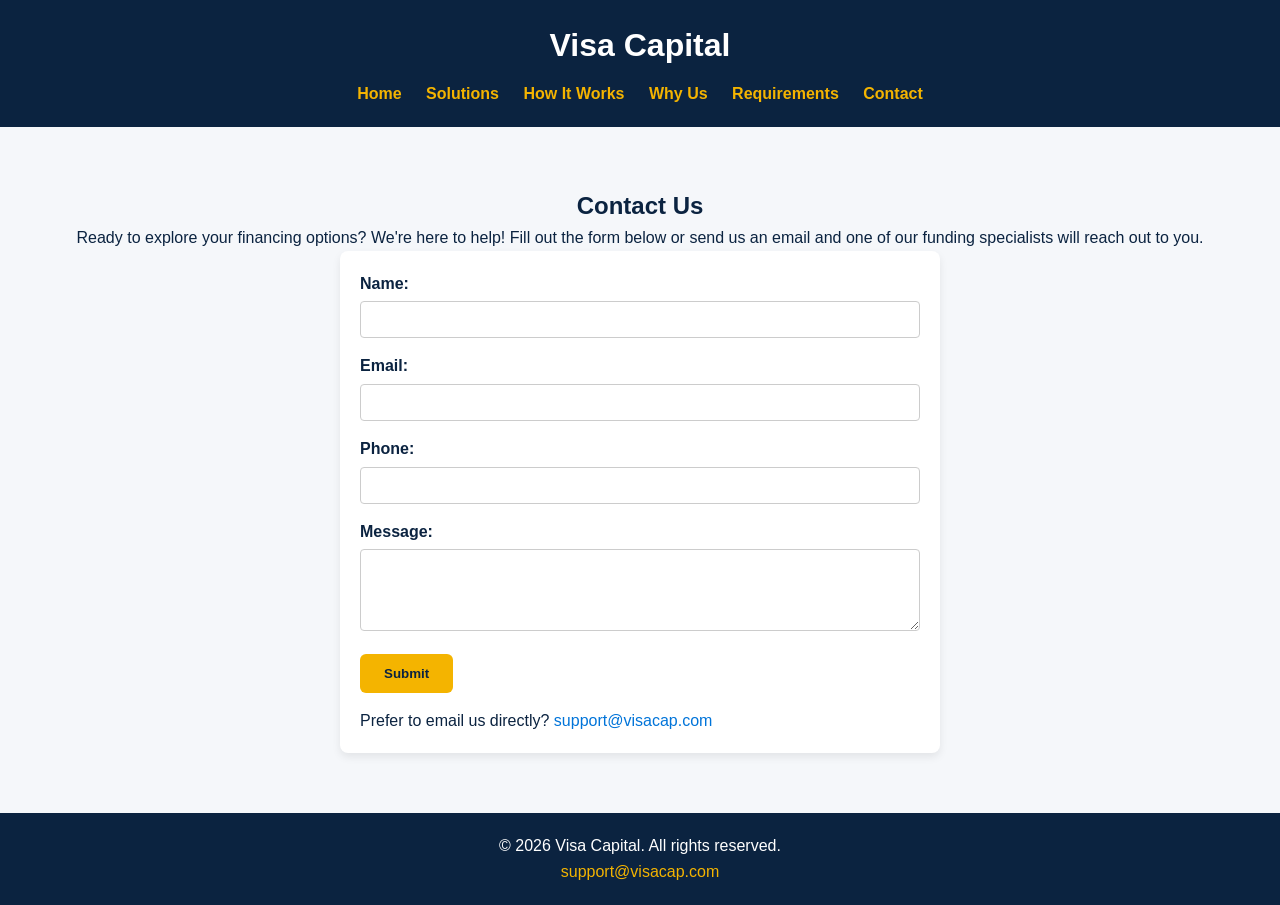
==== contact.html @ 9fc006c5 "Add contact page" ====
<!DOCTYPE html>
<html lang="en">
<head>
  <meta charset="UTF-8">
  <meta name="viewport" content="width=device-width, initial-scale=1.0">
  <title>Visa Capital - Contact Us</title>
  <link rel="stylesheet" href="style.css">
</head>
<body>
  <header>
    <h1>Visa Capital</h1>
    <nav>
      <a href="index.html">Home</a>
      <a href="solutions.html">Solutions</a>
      <a href="how-it-works.html">How It Works</a>
      <a href="why-us.html">Why Us</a>
      <a href="requirements.html">Requirements</a>
      <a href="contact.html">Contact</a>
    </nav>
  </header>

  <section class="section">
    <h2>Contact Us</h2>
    <p>Ready to explore your financing options? We're here to help! Fill out the form below or send us an email and one of our funding specialists will reach out to you.</p>
    <div class="contact-form">
      <form onsubmit="alert('Thank you! We will contact you shortly.'); return false;">
        <label for="name">Name:</label>
        <input type="text" id="name" name="name" required>

        <label for="email">Email:</label>
        <input type="email" id="email" name="email" required>

        <label for="phone">Phone:</label>
        <input type="tel" id="phone" name="phone">

        <label for="message">Message:</label>
        <textarea id="message" name="message" rows="4" required></textarea>

        <button type="submit">Submit</button>
      </form>
      <p style="margin-top:15px;">Prefer to email us directly? <a href="mailto:support@visacap.com" style="color:#0074d9;">support@visacap.com</a></p>
    </div>
  </section>

  <footer>
    <p>&copy; 2026 Visa Capital. All rights reserved.</p>
    <p><a href="mailto:support@visacap.com" style="color:#f4b400;">support@visacap.com</a></p>
  </footer>
</body>
</html>
---- style.css ----
/* Common styles for all pages of the Visa Capital site */
* {
  margin: 0;
  padding: 0;
  box-sizing: border-box;
}

body {
  font-family: 'Segoe UI', Tahoma, sans-serif;
  background: #f5f7fa;
  color: #0b2340;
  line-height: 1.6;
}

a {
  color: #0074d9;
  text-decoration: none;
}

header {
  background: #0b2340;
  color: #fff;
  padding: 20px;
  text-align: center;
}

header nav {
  margin-top: 10px;
}

header nav a {
  margin: 0 10px;
  color: #f4b400;
  font-weight: 600;
}

.hero {
  padding: 80px 20px;
  text-align: center;
  background: #fff;
}

.hero h2 {
  font-size: 2.5rem;
  margin-bottom: 15px;
}

.hero p {
  font-size: 1.2rem;
  margin-bottom: 25px;
  max-width: 700px;
  margin-left: auto;
  margin-right: auto;
}

.btn {
  display: inline-block;
  padding: 12px 24px;
  border-radius: 6px;
  background: #f4b400;
  color: #0b2340;
  font-weight: 700;
  transition: background 0.2s ease;
}

.btn:hover {
  background: #dba800;
}

.section {
  padding: 60px 20px;
  text-align: center;
}

.stats {
  display: flex;
  flex-wrap: wrap;
  justify-content: center;
  gap: 30px;
  background: #fff;
  padding: 60px 20px;
}

.stat {
  flex: 1 1 200px;
  background: #fefefe;
  border-radius: 8px;
  box-shadow: 0 4px 8px rgba(0, 0, 0, 0.08);
  padding: 20px;
  text-align: center;
}

.stat h3 {
  font-size: 2rem;
  margin-bottom: 10px;
  color: #f4b400;
}

.stat p {
  font-size: 1rem;
  color: #333;
}

.solutions-list {
  max-width: 900px;
  margin: auto;
}

.solution {
  margin-bottom: 20px;
  text-align: left;
  background: #fff;
  border-radius: 8px;
  padding: 20px;
  box-shadow: 0 4px 8px rgba(0, 0, 0, 0.08);
}

.solution summary {
  font-weight: 700;
  cursor: pointer;
  font-size: 1.3rem;
}

.solution summary::-webkit-details-marker {
  display: none;
}

.step-container {
  display: flex;
  flex-wrap: wrap;
  justify-content: center;
  gap: 30px;
}

.step {
  flex: 1 1 250px;
  background: #fff;
  border-radius: 8px;
  box-shadow: 0 4px 8px rgba(0, 0, 0, 0.08);
  padding: 20px;
}

.why-grid {
  display: flex;
  flex-wrap: wrap;
  justify-content: center;
  gap: 30px;
  max-width: 900px;
  margin: auto;
}

.why {
  flex: 1 1 250px;
  background: #f5f7fa;
  border-radius: 8px;
  box-shadow: 0 4px 8px rgba(0, 0, 0, 0.06);
  padding: 20px;
}

.contact-form {
  max-width: 600px;
  margin: auto;
  background: #fff;
  padding: 20px;
  border-radius: 8px;
  box-shadow: 0 4px 8px rgba(0, 0, 0, 0.08);
  text-align: left;
}

.contact-form label {
  display: block;
  margin-bottom: 5px;
  font-weight: 600;
}

.contact-form input,
.contact-form textarea {
  width: 100%;
  padding: 10px;
  margin-bottom: 15px;
  border: 1px solid #ccc;
  border-radius: 4px;
}

.contact-form button {
  padding: 12px 24px;
  background: #f4b400;
  color: #0b2340;
  border: none;
  border-radius: 6px;
  font-weight: 700;
  cursor: pointer;
}

.contact-form button:hover {
  background: #dba800;
}

footer {
  background: #0b2340;
  color: #fff;
  padding: 20px;
  text-align: center;
}

@media (max-width: 768px) {
  .stats, .step-container, .why-grid {
    flex-direction: column;
  }
  .stat, .step, .why {
    flex: 1 1 100%;
  }
  header nav a {
    display: block;
    margin: 5px 0;
  }
  .hero h2 {
    font-size: 2rem;
  }
}
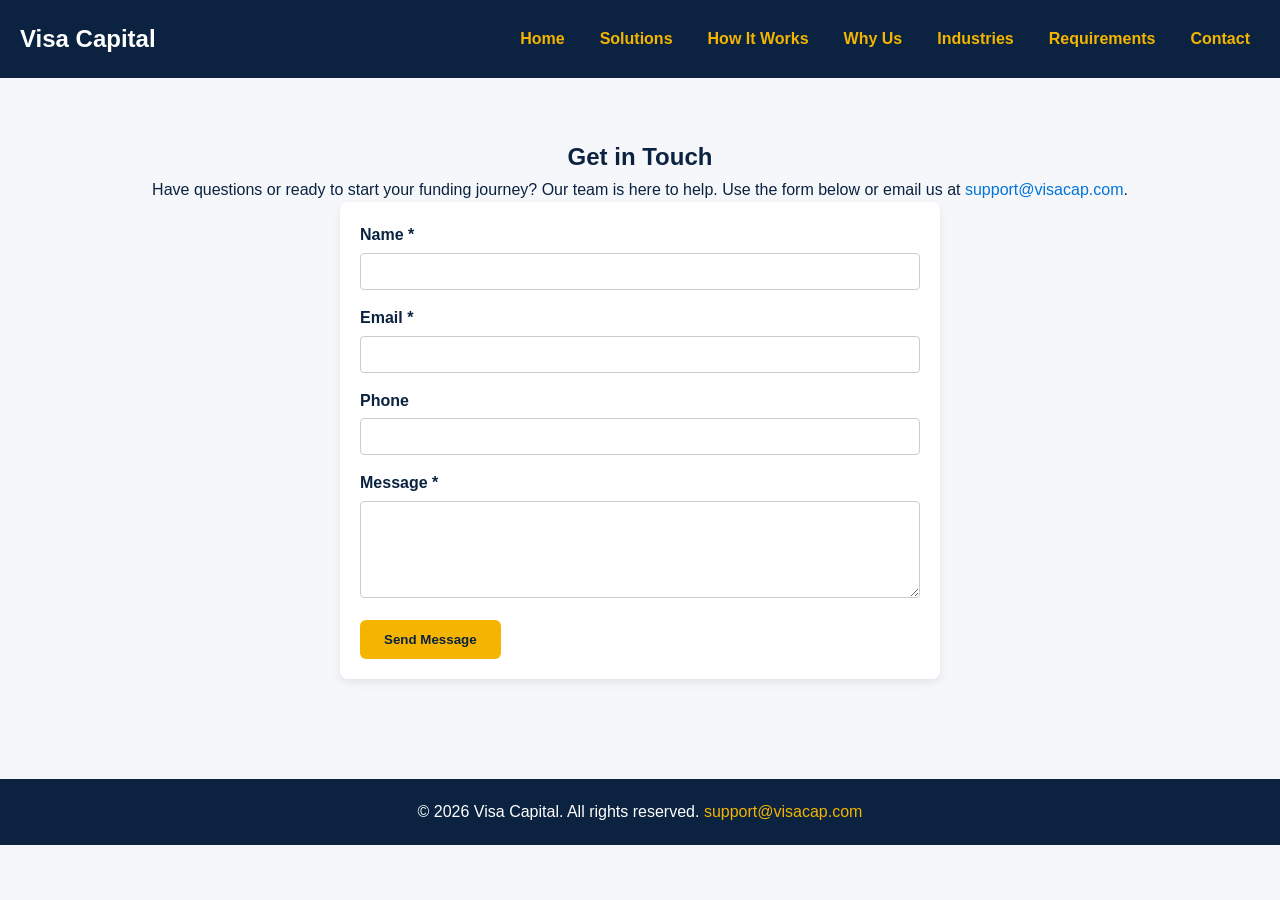
==== commit ed8559cc: "Add files via upload" ====
--- a/contact.html
+++ b/contact.html
@@ -1,50 +1,54 @@
 <!DOCTYPE html>
 <html lang="en">
 <head>
-  <meta charset="UTF-8">
-  <meta name="viewport" content="width=device-width, initial-scale=1.0">
-  <title>Visa Capital - Contact Us</title>
-  <link rel="stylesheet" href="style.css">
+    <meta charset="UTF-8">
+    <meta name="viewport" content="width=device-width, initial-scale=1.0">
+    <title>Contact Us – Visa Capital</title>
+    <link rel="stylesheet" href="style.css">
 </head>
 <body>
-  <header>
-    <h1>Visa Capital</h1>
-    <nav>
-      <a href="index.html">Home</a>
-      <a href="solutions.html">Solutions</a>
-      <a href="how-it-works.html">How It Works</a>
-      <a href="why-us.html">Why Us</a>
-      <a href="requirements.html">Requirements</a>
-      <a href="contact.html">Contact</a>
-    </nav>
-  </header>
+    <header>
+        <h1>Visa Capital</h1>
+        <button class="menu-toggle" aria-label="Toggle navigation">&#9776;</button>
+        <nav>
+            <ul>
+                <li><a href="index.html">Home</a></li>
+                <li><a href="solutions.html">Solutions</a></li>
+                <li><a href="how-it-works.html">How It Works</a></li>
+                <li><a href="why-us.html">Why Us</a></li>
+                <li><a href="industries.html">Industries</a></li>
+                <li><a href="requirements.html">Requirements</a></li>
+                <li><a href="contact.html">Contact</a></li>
+            </ul>
+        </nav>
+    </header>
 
-  <section class="section">
-    <h2>Contact Us</h2>
-    <p>Ready to explore your financing options? We're here to help! Fill out the form below or send us an email and one of our funding specialists will reach out to you.</p>
-    <div class="contact-form">
-      <form onsubmit="alert('Thank you! We will contact you shortly.'); return false;">
-        <label for="name">Name:</label>
-        <input type="text" id="name" name="name" required>
+    <main>
+        <section class="section">
+            <h2>Get in Touch</h2>
+            <p>Have questions or ready to start your funding journey? Our team is here to help. Use the form below or email us at <a href="mailto:support@visacap.com">support@visacap.com</a>.</p>
+            <form class="contact-form">
+                <label for="name">Name *</label>
+                <input type="text" id="name" name="name" required>
 
-        <label for="email">Email:</label>
-        <input type="email" id="email" name="email" required>
+                <label for="email">Email *</label>
+                <input type="email" id="email" name="email" required>
 
-        <label for="phone">Phone:</label>
-        <input type="tel" id="phone" name="phone">
+                <label for="phone">Phone</label>
+                <input type="tel" id="phone" name="phone">
 
-        <label for="message">Message:</label>
-        <textarea id="message" name="message" rows="4" required></textarea>
+                <label for="message">Message *</label>
+                <textarea id="message" name="message" rows="5" required></textarea>
 
-        <button type="submit">Submit</button>
-      </form>
-      <p style="margin-top:15px;">Prefer to email us directly? <a href="mailto:support@visacap.com" style="color:#0074d9;">support@visacap.com</a></p>
-    </div>
-  </section>
+                <button type="submit" class="btn">Send Message</button>
+            </form>
+        </section>
+    </main>
 
-  <footer>
-    <p>&copy; 2026 Visa Capital. All rights reserved.</p>
-    <p><a href="mailto:support@visacap.com" style="color:#f4b400;">support@visacap.com</a></p>
-  </footer>
+    <footer>
+        <p>&copy; 2026 Visa Capital. All rights reserved. <a href="mailto:support@visacap.com">support@visacap.com</a></p>
+    </footer>
+
+    <script src="scripts.js"></script>
 </body>
-</html>
+</html>
--- a/style.css
+++ b/style.css
@@ -1,4 +1,21 @@
-/* Common styles for all pages of the Visa Capital site */
+/* Global styles for the Visa Capital site (v2).  This stylesheet applies
+   consistent typography, spacing and color palette across all pages.
+   A responsive layout is provided using flexbox and media queries. On
+   narrower screens the navigation collapses into a hamburger menu and
+   multi‑column sections stack vertically for better readability. */
+
+/* CSS custom properties make it easy to tweak colours throughout the site */
+:root {
+  --primary-color: #0b2340;      /* dark blue for headings and backgrounds */
+  --accent-color: #f4b400;       /* warm gold for buttons and highlights */
+  --light-bg: #f5f7fa;           /* light grey background */
+  --card-bg: #ffffff;            /* white for cards */
+  --text-color: #0b2340;         /* dark blue for body text */
+  --muted-text: #555;            /* softer text colour */
+  --shadow: 0 4px 8px rgba(0,0,0,0.08);
+  --radius: 8px;
+}
+
 * {
   margin: 0;
   padding: 0;
@@ -7,9 +24,10 @@
 
 body {
   font-family: 'Segoe UI', Tahoma, sans-serif;
-  background: #f5f7fa;
-  color: #0b2340;
+  background: var(--light-bg);
+  color: var(--text-color);
   line-height: 1.6;
+  scroll-behavior: smooth;
 }
 
 a {
@@ -17,48 +35,75 @@
   text-decoration: none;
 }
 
+/* Header and navigation */
 header {
-  background: #0b2340;
+  background: var(--primary-color);
   color: #fff;
   padding: 20px;
-  text-align: center;
-}
-
-header nav {
-  margin-top: 10px;
-}
-
-header nav a {
-  margin: 0 10px;
-  color: #f4b400;
+  display: flex;
+  align-items: center;
+  justify-content: space-between;
+  flex-wrap: wrap;
+}
+
+header h1 {
+  font-size: 1.5rem;
+  font-weight: 700;
+}
+
+nav ul {
+  list-style: none;
+  display: flex;
+  gap: 15px;
+}
+
+nav ul li a {
+  color: var(--accent-color);
   font-weight: 600;
-}
-
+  padding: 8px 10px;
+  transition: color 0.2s ease;
+}
+
+nav ul li a:hover {
+  color: #fff;
+}
+
+/* Hamburger button for mobile */
+.menu-toggle {
+  display: none;
+  font-size: 1.8rem;
+  background: none;
+  border: none;
+  color: var(--accent-color);
+  cursor: pointer;
+}
+
+/* Hero section */
 .hero {
   padding: 80px 20px;
   text-align: center;
-  background: #fff;
+  background: var(--card-bg);
 }
 
 .hero h2 {
   font-size: 2.5rem;
   margin-bottom: 15px;
+  color: var(--primary-color);
 }
 
 .hero p {
-  font-size: 1.2rem;
-  margin-bottom: 25px;
+  font-size: 1.25rem;
   max-width: 700px;
-  margin-left: auto;
-  margin-right: auto;
+  margin: 0 auto 25px;
+  color: var(--muted-text);
 }
 
 .btn {
   display: inline-block;
-  padding: 12px 24px;
-  border-radius: 6px;
-  background: #f4b400;
-  color: #0b2340;
+  padding: 14px 28px;
+  border-radius: var(--radius);
+  background: var(--accent-color);
+  color: var(--primary-color);
   font-weight: 700;
   transition: background 0.2s ease;
 }
@@ -67,40 +112,42 @@
   background: #dba800;
 }
 
+/* Generic section wrapper */
 .section {
   padding: 60px 20px;
   text-align: center;
 }
 
+/* Stats cards */
 .stats {
   display: flex;
   flex-wrap: wrap;
   justify-content: center;
   gap: 30px;
-  background: #fff;
-  padding: 60px 20px;
+  padding: 40px 0;
 }
 
 .stat {
   flex: 1 1 200px;
-  background: #fefefe;
-  border-radius: 8px;
-  box-shadow: 0 4px 8px rgba(0, 0, 0, 0.08);
+  background: var(--card-bg);
+  border-radius: var(--radius);
+  box-shadow: var(--shadow);
   padding: 20px;
   text-align: center;
 }
 
 .stat h3 {
-  font-size: 2rem;
+  font-size: 2.2rem;
   margin-bottom: 10px;
-  color: #f4b400;
+  color: var(--accent-color);
 }
 
 .stat p {
   font-size: 1rem;
-  color: #333;
-}
-
+  color: var(--muted-text);
+}
+
+/* Solutions list (using details for interactive accordion) */
 .solutions-list {
   max-width: 900px;
   margin: auto;
@@ -109,22 +156,32 @@
 .solution {
   margin-bottom: 20px;
   text-align: left;
-  background: #fff;
-  border-radius: 8px;
-  padding: 20px;
-  box-shadow: 0 4px 8px rgba(0, 0, 0, 0.08);
+  background: var(--card-bg);
+  border-radius: var(--radius);
+  padding: 20px;
+  box-shadow: var(--shadow);
 }
 
 .solution summary {
   font-weight: 700;
   cursor: pointer;
   font-size: 1.3rem;
+  display: flex;
+  justify-content: space-between;
+  align-items: center;
+  list-style: none;
 }
 
 .solution summary::-webkit-details-marker {
   display: none;
 }
 
+.solution p {
+  margin-top: 10px;
+  color: var(--muted-text);
+}
+
+/* Steps container for How it Works */
 .step-container {
   display: flex;
   flex-wrap: wrap;
@@ -134,36 +191,86 @@
 
 .step {
   flex: 1 1 250px;
-  background: #fff;
-  border-radius: 8px;
-  box-shadow: 0 4px 8px rgba(0, 0, 0, 0.08);
-  padding: 20px;
-}
-
+  background: var(--card-bg);
+  border-radius: var(--radius);
+  box-shadow: var(--shadow);
+  padding: 20px;
+  position: relative;
+}
+
+.step-number {
+  width: 40px;
+  height: 40px;
+  border-radius: 50%;
+  background: var(--accent-color);
+  color: var(--primary-color);
+  display: flex;
+  align-items: center;
+  justify-content: center;
+  font-weight: 700;
+  margin-bottom: 15px;
+  font-size: 1.2rem;
+}
+
+/* Why Us grid */
 .why-grid {
   display: flex;
   flex-wrap: wrap;
   justify-content: center;
   gap: 30px;
-  max-width: 900px;
+  max-width: 1000px;
   margin: auto;
 }
 
 .why {
   flex: 1 1 250px;
-  background: #f5f7fa;
-  border-radius: 8px;
-  box-shadow: 0 4px 8px rgba(0, 0, 0, 0.06);
-  padding: 20px;
-}
-
+  background: var(--light-bg);
+  border-radius: var(--radius);
+  box-shadow: var(--shadow);
+  padding: 20px;
+  text-align: left;
+}
+
+.why h3 {
+  margin-bottom: 10px;
+  color: var(--accent-color);
+}
+
+.why p {
+  color: var(--muted-text);
+}
+
+/* Requirements list */
+.requirements-list {
+  list-style: none;
+  max-width: 500px;
+  margin: 20px auto;
+  text-align: left;
+}
+
+.requirements-list li {
+  margin-bottom: 10px;
+  padding-left: 25px;
+  position: relative;
+}
+
+.requirements-list li::before {
+  content: '\2713';
+  position: absolute;
+  left: 0;
+  top: 0;
+  color: var(--accent-color);
+  font-weight: 700;
+}
+
+/* Contact form */
 .contact-form {
   max-width: 600px;
   margin: auto;
-  background: #fff;
-  padding: 20px;
-  border-radius: 8px;
-  box-shadow: 0 4px 8px rgba(0, 0, 0, 0.08);
+  background: var(--card-bg);
+  padding: 20px;
+  border-radius: var(--radius);
+  box-shadow: var(--shadow);
   text-align: left;
 }
 
@@ -184,8 +291,8 @@
 
 .contact-form button {
   padding: 12px 24px;
-  background: #f4b400;
-  color: #0b2340;
+  background: var(--accent-color);
+  color: var(--primary-color);
   border: none;
   border-radius: 6px;
   font-weight: 700;
@@ -196,25 +303,49 @@
   background: #dba800;
 }
 
+/* Footer */
 footer {
-  background: #0b2340;
+  background: var(--primary-color);
   color: #fff;
   padding: 20px;
   text-align: center;
-}
-
+  margin-top: 40px;
+}
+
+footer a {
+  color: var(--accent-color);
+}
+
+/* Media query for devices 768px and below */
 @media (max-width: 768px) {
+  nav ul {
+    flex-direction: column;
+    position: absolute;
+    top: 100%;
+    left: 0;
+    width: 100%;
+    background: var(--primary-color);
+    display: none;
+    margin-top: 10px;
+    padding: 10px 0;
+  }
+  nav ul.active {
+    display: flex;
+  }
+  nav ul li {
+    text-align: center;
+    padding: 10px 0;
+  }
+  .menu-toggle {
+    display: block;
+  }
+  .hero h2 {
+    font-size: 2rem;
+  }
   .stats, .step-container, .why-grid {
     flex-direction: column;
   }
   .stat, .step, .why {
     flex: 1 1 100%;
   }
-  header nav a {
-    display: block;
-    margin: 5px 0;
-  }
-  .hero h2 {
-    font-size: 2rem;
-  }
-}
+}
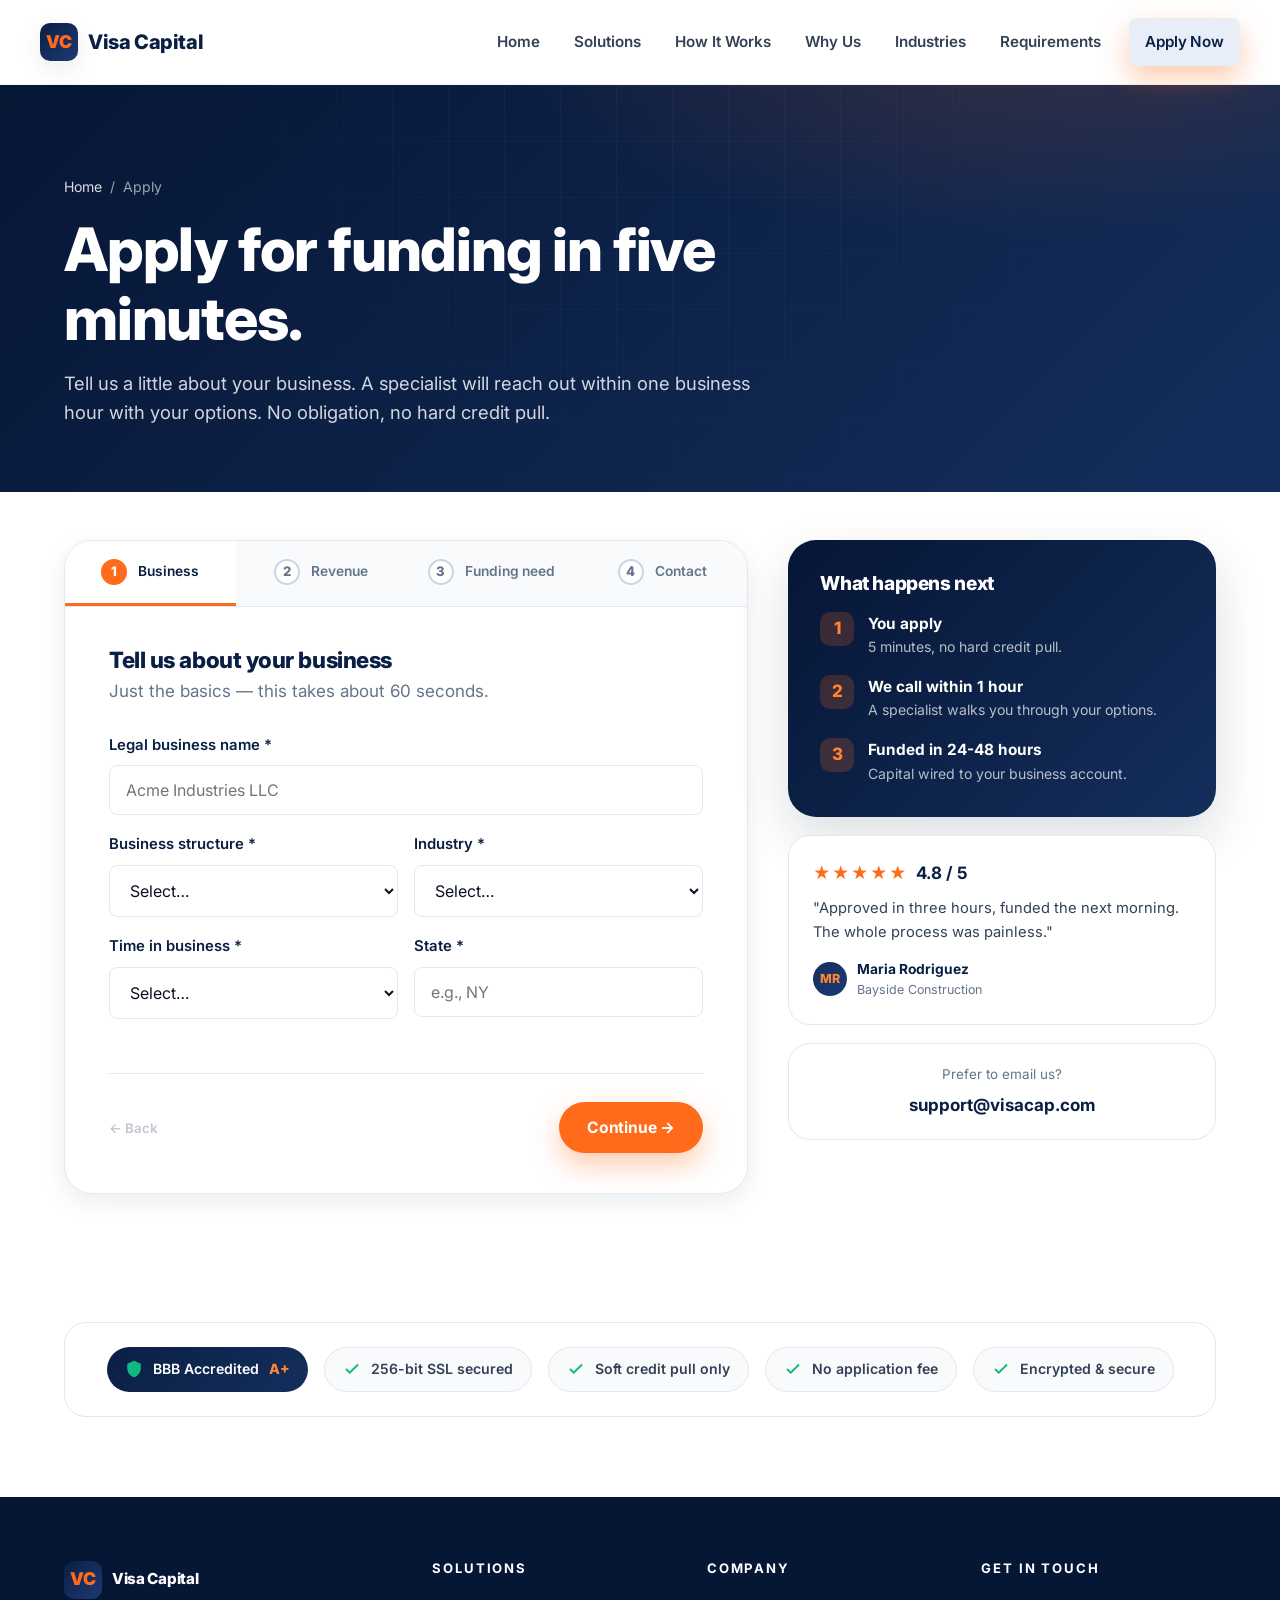
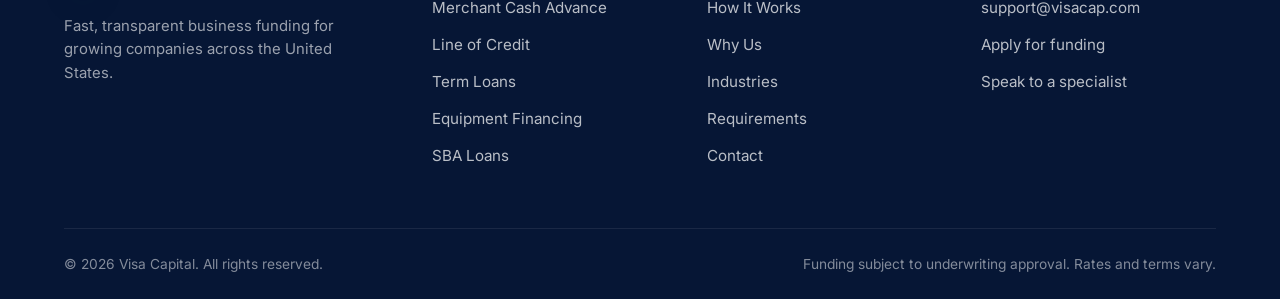
==== commit c12d385c: "Add files via upload" ====
--- a/contact.html
+++ b/contact.html
@@ -1,54 +1,349 @@
 <!DOCTYPE html>
 <html lang="en">
 <head>
-    <meta charset="UTF-8">
-    <meta name="viewport" content="width=device-width, initial-scale=1.0">
-    <title>Contact Us – Visa Capital</title>
-    <link rel="stylesheet" href="style.css">
+  <meta charset="UTF-8" />
+  <meta name="viewport" content="width=device-width, initial-scale=1.0" />
+  <meta name="description" content="Apply for business funding from Visa Capital in five minutes. Same-day decisions, funding in 24-48 hours, no hard credit pull." />
+  <title>Apply for Funding — Visa Capital</title>
+  <link rel="stylesheet" href="styles.css" />
+  <link rel="preconnect" href="https://fonts.googleapis.com">
+  <link rel="preconnect" href="https://fonts.gstatic.com" crossorigin>
 </head>
 <body>
-    <header>
-        <h1>Visa Capital</h1>
-        <button class="menu-toggle" aria-label="Toggle navigation">&#9776;</button>
-        <nav>
-            <ul>
-                <li><a href="index.html">Home</a></li>
-                <li><a href="solutions.html">Solutions</a></li>
-                <li><a href="how-it-works.html">How It Works</a></li>
-                <li><a href="why-us.html">Why Us</a></li>
-                <li><a href="industries.html">Industries</a></li>
-                <li><a href="requirements.html">Requirements</a></li>
-                <li><a href="contact.html">Contact</a></li>
-            </ul>
-        </nav>
-    </header>
-
-    <main>
-        <section class="section">
-            <h2>Get in Touch</h2>
-            <p>Have questions or ready to start your funding journey? Our team is here to help. Use the form below or email us at <a href="mailto:support@visacap.com">support@visacap.com</a>.</p>
-            <form class="contact-form">
-                <label for="name">Name *</label>
-                <input type="text" id="name" name="name" required>
-
-                <label for="email">Email *</label>
-                <input type="email" id="email" name="email" required>
-
-                <label for="phone">Phone</label>
-                <input type="tel" id="phone" name="phone">
-
-                <label for="message">Message *</label>
-                <textarea id="message" name="message" rows="5" required></textarea>
-
-                <button type="submit" class="btn">Send Message</button>
-            </form>
-        </section>
-    </main>
-
-    <footer>
-        <p>&copy; 2026 Visa Capital. All rights reserved. <a href="mailto:support@visacap.com">support@visacap.com</a></p>
-    </footer>
-
-    <script src="scripts.js"></script>
+
+  <header class="site-header">
+    <div class="container nav">
+      <a href="index.html" class="brand">
+        <span class="brand-mark">VC</span>
+        <span>Visa Capital</span>
+      </a>
+      <button class="nav-toggle" aria-label="Toggle navigation">
+        <svg viewBox="0 0 24 24" fill="none" stroke="currentColor" stroke-width="2.2"><path d="M4 7h16M4 12h16M4 17h16"/></svg>
+      </button>
+      <nav class="nav-links">
+        <a href="index.html">Home</a>
+        <a href="solutions.html">Solutions</a>
+        <a href="how-it-works.html">How It Works</a>
+        <a href="why-us.html">Why Us</a>
+        <a href="industries.html">Industries</a>
+        <a href="requirements.html">Requirements</a>
+        <a href="contact.html" class="btn btn-primary nav-cta">Apply Now</a>
+      </nav>
+    </div>
+  </header>
+
+  <section class="page-header" style="padding-bottom:64px;">
+    <div class="container">
+      <div class="breadcrumb"><a href="index.html">Home</a> <span>/</span> <span>Apply</span></div>
+      <h1>Apply for funding in five minutes.</h1>
+      <p>Tell us a little about your business. A specialist will reach out within one business hour with your options. No obligation, no hard credit pull.</p>
+    </div>
+  </section>
+
+  <!-- Apply form -->
+  <section style="padding-top:48px;">
+    <div class="container">
+      <div style="display:grid;grid-template-columns:1.6fr 1fr;gap:40px;align-items:start;">
+
+        <div class="apply-shell reveal" data-apply>
+          <div class="apply-progress">
+            <div class="step-pip"><span class="pip-num">1</span> Business</div>
+            <div class="step-pip"><span class="pip-num">2</span> Revenue</div>
+            <div class="step-pip"><span class="pip-num">3</span> Funding need</div>
+            <div class="step-pip"><span class="pip-num">4</span> Contact</div>
+          </div>
+
+          <div class="apply-body">
+
+            <!-- STEP 1: Business -->
+            <div class="apply-step active">
+              <h3>Tell us about your business</h3>
+              <p class="sub">Just the basics — this takes about 60 seconds.</p>
+
+              <div class="field">
+                <label for="business_name">Legal business name *</label>
+                <input id="business_name" name="business_name" type="text" required placeholder="Acme Industries LLC" />
+              </div>
+              <div class="field-row">
+                <div class="field">
+                  <label for="business_type">Business structure *</label>
+                  <select id="business_type" name="business_type" required>
+                    <option value="">Select…</option>
+                    <option>Sole Proprietor</option>
+                    <option>LLC</option>
+                    <option>S-Corp</option>
+                    <option>C-Corp</option>
+                    <option>Partnership</option>
+                    <option>Other</option>
+                  </select>
+                </div>
+                <div class="field">
+                  <label for="industry">Industry *</label>
+                  <select id="industry" name="industry" required>
+                    <option value="">Select…</option>
+                    <option>Restaurants &amp; Hospitality</option>
+                    <option>Retail &amp; eCommerce</option>
+                    <option>Healthcare &amp; Dental</option>
+                    <option>Transportation &amp; Logistics</option>
+                    <option>Construction &amp; Contractors</option>
+                    <option>Professional Services</option>
+                    <option>Real Estate</option>
+                    <option>Auto Repair &amp; Service</option>
+                    <option>Other</option>
+                  </select>
+                </div>
+              </div>
+              <div class="field-row">
+                <div class="field">
+                  <label for="time_in_business">Time in business *</label>
+                  <select id="time_in_business" name="time_in_business" required>
+                    <option value="">Select…</option>
+                    <option>Less than 6 months</option>
+                    <option>6-12 months</option>
+                    <option>1-2 years</option>
+                    <option>2-5 years</option>
+                    <option>5+ years</option>
+                  </select>
+                </div>
+                <div class="field">
+                  <label for="state">State *</label>
+                  <input id="state" name="state" type="text" required placeholder="e.g., NY" maxlength="2" />
+                </div>
+              </div>
+
+              <div class="apply-actions">
+                <button class="btn-back" data-apply-back disabled>← Back</button>
+                <button class="btn btn-primary" data-apply-next>Continue →</button>
+              </div>
+            </div>
+
+            <!-- STEP 2: Revenue -->
+            <div class="apply-step">
+              <h3>How does your business perform?</h3>
+              <p class="sub">This helps us match you to the right product and amount.</p>
+
+              <div class="field">
+                <label>Average monthly revenue *</label>
+                <div class="choice-grid" data-required-choice="monthly_revenue">
+                  <label class="choice"><input type="radio" name="monthly_revenue" value="<10K"/><div class="title">Under $10K</div><div class="sub">Up to $10,000 / month</div></label>
+                  <label class="choice"><input type="radio" name="monthly_revenue" value="10-30K"/><div class="title">$10K – $30K</div><div class="sub">Steady growth phase</div></label>
+                  <label class="choice"><input type="radio" name="monthly_revenue" value="30-100K"/><div class="title">$30K – $100K</div><div class="sub">Established operations</div></label>
+                  <label class="choice"><input type="radio" name="monthly_revenue" value="100K+"/><div class="title">$100K+</div><div class="sub">Scaling and growing</div></label>
+                </div>
+              </div>
+
+              <div class="field">
+                <label>Approximate FICO score *</label>
+                <div class="choice-grid" data-required-choice="fico">
+                  <label class="choice"><input type="radio" name="fico" value="<600"/><div class="title">Below 600</div><div class="sub">We may still have options</div></label>
+                  <label class="choice"><input type="radio" name="fico" value="600-650"/><div class="title">600 – 650</div><div class="sub">Most products available</div></label>
+                  <label class="choice"><input type="radio" name="fico" value="650-720"/><div class="title">650 – 720</div><div class="sub">Strong eligibility</div></label>
+                  <label class="choice"><input type="radio" name="fico" value="720+"/><div class="title">720+</div><div class="sub">Best rates &amp; terms</div></label>
+                </div>
+              </div>
+
+              <div class="apply-actions">
+                <button class="btn-back" data-apply-back>← Back</button>
+                <button class="btn btn-primary" data-apply-next>Continue →</button>
+              </div>
+            </div>
+
+            <!-- STEP 3: Funding need -->
+            <div class="apply-step">
+              <h3>What do you need the capital for?</h3>
+              <p class="sub">Don't worry about being precise — we'll fine-tune together.</p>
+
+              <div class="field">
+                <label for="funding_amount">How much funding do you need? *</label>
+                <select id="funding_amount" name="funding_amount" required>
+                  <option value="">Select…</option>
+                  <option>$10,000 – $50,000</option>
+                  <option>$50,000 – $150,000</option>
+                  <option>$150,000 – $500,000</option>
+                  <option>$500,000 – $1,000,000</option>
+                  <option>$1,000,000+</option>
+                </select>
+              </div>
+
+              <div class="field">
+                <label>Which product interests you most? *</label>
+                <div class="choice-grid" data-required-choice="product_interest">
+                  <label class="choice"><input type="radio" name="product_interest" value="mca"/><div class="title">Merchant Cash Advance</div><div class="sub">Fast cash, repay from sales</div></label>
+                  <label class="choice"><input type="radio" name="product_interest" value="loc"/><div class="title">Line of Credit</div><div class="sub">Revolving, draw as needed</div></label>
+                  <label class="choice"><input type="radio" name="product_interest" value="term"/><div class="title">Term Loan</div><div class="sub">Fixed monthly payments</div></label>
+                  <label class="choice"><input type="radio" name="product_interest" value="equipment"/><div class="title">Equipment Financing</div><div class="sub">Buy machinery / vehicles</div></label>
+                  <label class="choice"><input type="radio" name="product_interest" value="sba"/><div class="title">SBA Loan</div><div class="sub">Best rates, longer terms</div></label>
+                  <label class="choice"><input type="radio" name="product_interest" value="not_sure"/><div class="title">Not sure yet</div><div class="sub">Recommend the right one</div></label>
+                </div>
+              </div>
+
+              <div class="field">
+                <label for="use_of_funds">How will you use the funds? <span class="muted" style="font-weight:400;">(optional)</span></label>
+                <textarea id="use_of_funds" name="use_of_funds" rows="3" placeholder="e.g., expanding to a second location, buying new equipment, covering payroll during slow season..."></textarea>
+              </div>
+
+              <div class="apply-actions">
+                <button class="btn-back" data-apply-back>← Back</button>
+                <button class="btn btn-primary" data-apply-next>Continue →</button>
+              </div>
+            </div>
+
+            <!-- STEP 4: Contact -->
+            <div class="apply-step">
+              <h3>Where should we reach you?</h3>
+              <p class="sub">A specialist will follow up within one business hour. We never sell your information.</p>
+
+              <div class="field">
+                <label for="full_name">Your full name *</label>
+                <input id="full_name" name="full_name" type="text" required placeholder="Jane Smith" />
+              </div>
+              <div class="field-row">
+                <div class="field">
+                  <label for="email">Email *</label>
+                  <input id="email" name="email" type="email" required placeholder="jane@yourbusiness.com" />
+                </div>
+                <div class="field">
+                  <label for="phone">Phone *</label>
+                  <input id="phone" name="phone" type="tel" required placeholder="(555) 123-4567" />
+                </div>
+              </div>
+              <div class="field">
+                <label for="best_time">Best time to reach you</label>
+                <select id="best_time" name="best_time">
+                  <option>Anytime</option>
+                  <option>Morning (9am - 12pm)</option>
+                  <option>Afternoon (12pm - 5pm)</option>
+                  <option>Evening (after 5pm)</option>
+                </select>
+              </div>
+
+              <div style="margin-top:18px;padding:16px;border-radius:12px;background:var(--slate-50);border:1px solid var(--slate-200);font-size:0.86rem;color:var(--slate-700);">
+                <strong style="color:var(--navy-800);">Soft pull only.</strong> Submitting this application uses a soft credit check, which has no impact on your credit score.
+              </div>
+
+              <div class="apply-actions">
+                <button class="btn-back" data-apply-back>← Back</button>
+                <button class="btn btn-primary" data-apply-submit>Submit application →</button>
+              </div>
+            </div>
+
+          </div>
+        </div>
+
+        <!-- Sidebar -->
+        <aside class="reveal" style="position:sticky;top:100px;">
+          <div style="background:linear-gradient(135deg,var(--navy-900),var(--navy-700));color:#fff;border-radius:var(--radius-xl);padding:32px;box-shadow:var(--shadow-lg);margin-bottom:18px;">
+            <h3 style="color:#fff;margin-bottom:18px;font-size:1.2rem;">What happens next</h3>
+            <div style="display:flex;gap:14px;margin-bottom:16px;">
+              <div style="flex-shrink:0;width:34px;height:34px;border-radius:10px;background:rgba(255,107,26,0.2);color:var(--orange-400);display:grid;place-items:center;font-weight:800;">1</div>
+              <div>
+                <div style="font-weight:700;color:#fff;font-size:0.96rem;">You apply</div>
+                <div style="color:rgba(255,255,255,0.7);font-size:0.88rem;">5 minutes, no hard credit pull.</div>
+              </div>
+            </div>
+            <div style="display:flex;gap:14px;margin-bottom:16px;">
+              <div style="flex-shrink:0;width:34px;height:34px;border-radius:10px;background:rgba(255,107,26,0.2);color:var(--orange-400);display:grid;place-items:center;font-weight:800;">2</div>
+              <div>
+                <div style="font-weight:700;color:#fff;font-size:0.96rem;">We call within 1 hour</div>
+                <div style="color:rgba(255,255,255,0.7);font-size:0.88rem;">A specialist walks you through your options.</div>
+              </div>
+            </div>
+            <div style="display:flex;gap:14px;">
+              <div style="flex-shrink:0;width:34px;height:34px;border-radius:10px;background:rgba(255,107,26,0.2);color:var(--orange-400);display:grid;place-items:center;font-weight:800;">3</div>
+              <div>
+                <div style="font-weight:700;color:#fff;font-size:0.96rem;">Funded in 24-48 hours</div>
+                <div style="color:rgba(255,255,255,0.7);font-size:0.88rem;">Capital wired to your business account.</div>
+              </div>
+            </div>
+          </div>
+
+          <div style="background:#fff;border:1px solid var(--slate-200);border-radius:var(--radius-lg);padding:24px;">
+            <div style="display:flex;align-items:center;gap:8px;margin-bottom:10px;">
+              <span style="font-size:1.05rem;color:var(--orange-500);letter-spacing:2px;">★★★★★</span>
+              <strong style="color:var(--navy-800);">4.8 / 5</strong>
+            </div>
+            <p style="font-size:0.92rem;color:var(--slate-700);margin-bottom:14px;">"Approved in three hours, funded the next morning. The whole process was painless."</p>
+            <div style="display:flex;align-items:center;gap:10px;">
+              <div class="quote-avatar" style="width:34px;height:34px;font-size:0.78rem;">MR</div>
+              <div>
+                <div style="font-weight:700;color:var(--navy-800);font-size:0.86rem;">Maria Rodriguez</div>
+                <div style="color:var(--slate-500);font-size:0.78rem;">Bayside Construction</div>
+              </div>
+            </div>
+          </div>
+
+          <div style="background:#fff;border:1px solid var(--slate-200);border-radius:var(--radius-lg);padding:20px;margin-top:18px;text-align:center;">
+            <div style="color:var(--slate-500);font-size:0.84rem;margin-bottom:6px;">Prefer to email us?</div>
+            <a href="mailto:support@visacap.com" style="font-weight:700;color:var(--navy-800);">support@visacap.com</a>
+          </div>
+        </aside>
+
+      </div>
+    </div>
+  </section>
+
+  <!-- Trust badges -->
+  <section style="padding-top:32px;padding-bottom:80px;">
+    <div class="container">
+      <div class="trust-bar reveal" style="margin-top:0;">
+        <span class="trust-badge bbb">
+          <svg viewBox="0 0 24 24" fill="currentColor"><path d="M12 1l9 4v6c0 5.5-3.8 10.7-9 12-5.2-1.3-9-6.5-9-12V5l9-4z"/></svg>
+          BBB Accredited <span class="grade">A+</span>
+        </span>
+        <span class="trust-badge"><svg viewBox="0 0 24 24" fill="none" stroke="currentColor" stroke-width="2.5"><path d="M20 6L9 17l-5-5"/></svg> 256-bit SSL secured</span>
+        <span class="trust-badge"><svg viewBox="0 0 24 24" fill="none" stroke="currentColor" stroke-width="2.5"><path d="M20 6L9 17l-5-5"/></svg> Soft credit pull only</span>
+        <span class="trust-badge"><svg viewBox="0 0 24 24" fill="none" stroke="currentColor" stroke-width="2.5"><path d="M20 6L9 17l-5-5"/></svg> No application fee</span>
+        <span class="trust-badge"><svg viewBox="0 0 24 24" fill="none" stroke="currentColor" stroke-width="2.5"><path d="M20 6L9 17l-5-5"/></svg> Encrypted &amp; secure</span>
+      </div>
+    </div>
+  </section>
+
+  <footer class="site-footer">
+    <div class="container">
+      <div class="footer-grid">
+        <div class="footer-brand">
+          <a href="index.html" class="brand">
+            <span class="brand-mark">VC</span>
+            <span style="color:#fff;">Visa Capital</span>
+          </a>
+          <p>Fast, transparent business funding for growing companies across the United States.</p>
+        </div>
+        <div>
+          <h5>Solutions</h5>
+          <ul>
+            <li><a href="solutions.html#mca">Merchant Cash Advance</a></li>
+            <li><a href="solutions.html#loc">Line of Credit</a></li>
+            <li><a href="solutions.html#term">Term Loans</a></li>
+            <li><a href="solutions.html#equipment">Equipment Financing</a></li>
+            <li><a href="solutions.html#sba">SBA Loans</a></li>
+          </ul>
+        </div>
+        <div>
+          <h5>Company</h5>
+          <ul>
+            <li><a href="how-it-works.html">How It Works</a></li>
+            <li><a href="why-us.html">Why Us</a></li>
+            <li><a href="industries.html">Industries</a></li>
+            <li><a href="requirements.html">Requirements</a></li>
+            <li><a href="contact.html">Contact</a></li>
+          </ul>
+        </div>
+        <div>
+          <h5>Get In Touch</h5>
+          <ul>
+            <li><a href="mailto:support@visacap.com">support@visacap.com</a></li>
+            <li><a href="contact.html">Apply for funding</a></li>
+            <li><a href="contact.html">Speak to a specialist</a></li>
+          </ul>
+        </div>
+      </div>
+      <div class="footer-bottom">
+        <span>© 2026 Visa Capital. All rights reserved.</span>
+        <span>Funding subject to underwriting approval. Rates and terms vary.</span>
+      </div>
+    </div>
+  </footer>
+
+  <script src="app.js"></script>
 </body>
-</html>+</html>
--- a/styles.css
+++ b/styles.css
@@ -0,0 +1,1145 @@
+@import url('https://fonts.googleapis.com/css2?family=Inter:wght@400;500;600;700;800;900&display=swap');
+
+/* ==========================================================================
+   Visa Capital — Design System
+   ========================================================================== */
+
+:root {
+  /* Brand */
+  --navy-900: #061635;
+  --navy-800: #0A1F44;
+  --navy-700: #142E5C;
+  --navy-600: #1E3A75;
+  --navy-100: #E8EEF8;
+
+  --orange-600: #E55A0E;
+  --orange-500: #FF6B1A;
+  --orange-400: #FF8533;
+  --orange-100: #FFE9D9;
+
+  /* Neutrals */
+  --ink: #0B1220;
+  --slate-700: #334155;
+  --slate-500: #64748B;
+  --slate-400: #94A3B8;
+  --slate-300: #CBD5E1;
+  --slate-200: #E2E8F0;
+  --slate-100: #F1F5F9;
+  --slate-50:  #F8FAFC;
+  --white: #FFFFFF;
+
+  /* Semantic */
+  --success: #10B981;
+  --warning: #F59E0B;
+  --danger:  #EF4444;
+
+  /* Effects */
+  --shadow-sm: 0 1px 2px rgba(6, 22, 53, 0.06);
+  --shadow-md: 0 8px 24px rgba(6, 22, 53, 0.08);
+  --shadow-lg: 0 20px 50px rgba(6, 22, 53, 0.14);
+  --shadow-orange: 0 12px 28px rgba(255, 107, 26, 0.35);
+
+  --radius-sm: 8px;
+  --radius-md: 14px;
+  --radius-lg: 22px;
+  --radius-xl: 28px;
+  --radius-pill: 999px;
+
+  /* Type */
+  --font-sans: 'Inter', -apple-system, BlinkMacSystemFont, 'Segoe UI', Roboto, Helvetica, Arial, sans-serif;
+  --font-display: 'Inter', -apple-system, BlinkMacSystemFont, 'Segoe UI', Roboto, sans-serif;
+
+  /* Layout */
+  --container: 1200px;
+  --container-sm: 960px;
+}
+
+/* ---------- Reset ---------- */
+*, *::before, *::after { box-sizing: border-box; }
+html { scroll-behavior: smooth; -webkit-text-size-adjust: 100%; }
+body {
+  margin: 0;
+  font-family: var(--font-sans);
+  font-size: 17px;
+  line-height: 1.6;
+  color: var(--ink);
+  background: var(--white);
+  -webkit-font-smoothing: antialiased;
+  -moz-osx-font-smoothing: grayscale;
+}
+img, svg { max-width: 100%; display: block; }
+a { color: var(--navy-700); text-decoration: none; }
+a:hover { color: var(--orange-500); }
+button { font-family: inherit; cursor: pointer; }
+ul { list-style: none; padding: 0; margin: 0; }
+
+/* ---------- Typography ---------- */
+h1, h2, h3, h4, h5 {
+  font-family: var(--font-display);
+  color: var(--navy-800);
+  margin: 0 0 0.6em;
+  letter-spacing: -0.02em;
+  line-height: 1.15;
+  font-weight: 800;
+}
+h1 { font-size: clamp(2.4rem, 5vw, 3.75rem); }
+h2 { font-size: clamp(1.9rem, 3.6vw, 2.6rem); }
+h3 { font-size: clamp(1.25rem, 2vw, 1.45rem); }
+h4 { font-size: 1.125rem; }
+p  { margin: 0 0 1em; color: var(--slate-700); }
+.lead {
+  font-size: clamp(1.05rem, 1.5vw, 1.2rem);
+  color: var(--slate-700);
+  max-width: 60ch;
+}
+.eyebrow {
+  display: inline-flex;
+  align-items: center;
+  gap: 0.5em;
+  font-size: 0.78rem;
+  font-weight: 700;
+  letter-spacing: 0.14em;
+  text-transform: uppercase;
+  color: var(--orange-500);
+  margin-bottom: 1rem;
+}
+.eyebrow::before {
+  content: "";
+  width: 28px;
+  height: 2px;
+  background: var(--orange-500);
+}
+
+/* ---------- Layout ---------- */
+.container {
+  max-width: var(--container);
+  margin: 0 auto;
+  padding: 0 24px;
+}
+.container-sm { max-width: var(--container-sm); margin: 0 auto; padding: 0 24px; }
+section { padding: 96px 0; }
+section.tight { padding: 64px 0; }
+.section-head { text-align: center; max-width: 720px; margin: 0 auto 56px; }
+.section-head .lead { margin: 0 auto; }
+.grid { display: grid; gap: 24px; }
+.grid-2 { grid-template-columns: repeat(2, 1fr); }
+.grid-3 { grid-template-columns: repeat(3, 1fr); }
+.grid-4 { grid-template-columns: repeat(4, 1fr); }
+
+/* ---------- Buttons ---------- */
+.btn {
+  display: inline-flex;
+  align-items: center;
+  justify-content: center;
+  gap: 8px;
+  padding: 14px 26px;
+  font-weight: 700;
+  font-size: 0.98rem;
+  border-radius: var(--radius-pill);
+  border: 2px solid transparent;
+  transition: transform 0.15s ease, box-shadow 0.2s ease, background 0.2s ease, color 0.2s ease, border-color 0.2s ease;
+  text-decoration: none;
+  white-space: nowrap;
+  letter-spacing: -0.01em;
+}
+.btn:hover { transform: translateY(-1px); }
+.btn-primary {
+  background: var(--orange-500);
+  color: var(--white);
+  box-shadow: var(--shadow-orange);
+}
+.btn-primary:hover { background: var(--orange-600); color: var(--white); }
+.btn-secondary {
+  background: var(--white);
+  color: var(--navy-800);
+  border-color: var(--navy-100);
+}
+.btn-secondary:hover { border-color: var(--navy-700); color: var(--navy-700); }
+.btn-ghost {
+  background: transparent;
+  color: var(--white);
+  border-color: rgba(255, 255, 255, 0.35);
+}
+.btn-ghost:hover { background: rgba(255,255,255,0.1); color: var(--white); border-color: var(--white); }
+.btn-lg { padding: 18px 34px; font-size: 1.05rem; }
+.btn-arrow::after {
+  content: "→";
+  margin-left: 4px;
+  transition: transform 0.2s;
+}
+.btn-arrow:hover::after { transform: translateX(4px); }
+
+/* ---------- Header / Nav ---------- */
+.site-header {
+  position: sticky;
+  top: 0;
+  z-index: 50;
+  background: rgba(255,255,255,0.85);
+  backdrop-filter: saturate(160%) blur(14px);
+  -webkit-backdrop-filter: saturate(160%) blur(14px);
+  border-bottom: 1px solid rgba(20, 46, 92, 0.06);
+}
+.nav {
+  display: flex;
+  align-items: center;
+  justify-content: space-between;
+  padding: 18px 0;
+}
+.brand {
+  display: flex;
+  align-items: center;
+  gap: 10px;
+  font-weight: 800;
+  font-size: 1.25rem;
+  color: var(--navy-800);
+  letter-spacing: -0.02em;
+}
+.brand:hover { color: var(--navy-800); }
+.brand-mark {
+  width: 38px;
+  height: 38px;
+  border-radius: 10px;
+  background: linear-gradient(135deg, var(--navy-800) 0%, var(--navy-600) 100%);
+  display: grid;
+  place-items: center;
+  color: var(--orange-500);
+  font-weight: 900;
+  font-size: 1.1rem;
+  box-shadow: var(--shadow-md);
+}
+.nav-links {
+  display: flex;
+  gap: 6px;
+  align-items: center;
+}
+.nav-links a {
+  padding: 10px 14px;
+  font-weight: 600;
+  font-size: 0.95rem;
+  color: var(--slate-700);
+  border-radius: var(--radius-sm);
+}
+.nav-links a:hover { color: var(--navy-800); background: var(--slate-100); }
+.nav-links a.active { color: var(--navy-800); background: var(--navy-100); }
+.nav-cta { margin-left: 8px; }
+.nav-toggle {
+  display: none;
+  background: none;
+  border: 0;
+  padding: 8px;
+  border-radius: 8px;
+  color: var(--navy-800);
+}
+.nav-toggle svg { width: 28px; height: 28px; }
+
+@media (max-width: 960px) {
+  .nav-links { display: none; }
+  .nav-toggle { display: inline-flex; }
+  .site-header.nav-open .nav-links {
+    display: flex;
+    flex-direction: column;
+    align-items: stretch;
+    gap: 4px;
+    position: absolute;
+    top: 100%;
+    left: 0;
+    right: 0;
+    background: var(--white);
+    padding: 16px 24px 24px;
+    border-bottom: 1px solid var(--slate-200);
+    box-shadow: var(--shadow-md);
+  }
+  .site-header.nav-open .nav-links a { padding: 14px 16px; }
+  .nav-cta { margin: 8px 0 0; }
+}
+
+/* ---------- Hero ---------- */
+.hero {
+  position: relative;
+  background:
+    radial-gradient(1200px 600px at 90% -10%, rgba(255,107,26,0.18), transparent 60%),
+    radial-gradient(1000px 700px at -10% 110%, rgba(20,46,92,0.85), transparent 70%),
+    linear-gradient(135deg, var(--navy-900) 0%, var(--navy-700) 60%, var(--navy-600) 100%);
+  color: var(--white);
+  padding: 110px 0 130px;
+  overflow: hidden;
+}
+.hero::before {
+  content: "";
+  position: absolute;
+  inset: 0;
+  background-image:
+    linear-gradient(rgba(255,255,255,0.04) 1px, transparent 1px),
+    linear-gradient(90deg, rgba(255,255,255,0.04) 1px, transparent 1px);
+  background-size: 56px 56px;
+  mask-image: radial-gradient(circle at 50% 30%, black, transparent 75%);
+  -webkit-mask-image: radial-gradient(circle at 50% 30%, black, transparent 75%);
+  pointer-events: none;
+}
+.hero-inner {
+  position: relative;
+  display: grid;
+  grid-template-columns: 1.15fr 1fr;
+  gap: 60px;
+  align-items: center;
+}
+.hero h1 { color: var(--white); }
+.hero h1 .accent {
+  background: linear-gradient(120deg, var(--orange-400), var(--orange-500));
+  -webkit-background-clip: text;
+  background-clip: text;
+  color: transparent;
+}
+.hero p {
+  color: rgba(255,255,255,0.82);
+  font-size: clamp(1.05rem, 1.5vw, 1.18rem);
+  max-width: 56ch;
+}
+.hero-eyebrow {
+  display: inline-flex;
+  align-items: center;
+  gap: 8px;
+  padding: 6px 14px;
+  border-radius: var(--radius-pill);
+  background: rgba(255,255,255,0.08);
+  border: 1px solid rgba(255,255,255,0.14);
+  color: rgba(255,255,255,0.9);
+  font-size: 0.82rem;
+  font-weight: 600;
+  margin-bottom: 24px;
+}
+.hero-eyebrow .dot {
+  width: 8px; height: 8px; border-radius: 50%;
+  background: var(--success);
+  box-shadow: 0 0 0 4px rgba(16,185,129,0.2);
+}
+.hero-cta { display: flex; gap: 14px; flex-wrap: wrap; margin-top: 30px; }
+.hero-bullets {
+  display: flex; flex-wrap: wrap; gap: 22px 32px; margin-top: 36px;
+}
+.hero-bullet {
+  display: inline-flex; align-items: center; gap: 10px;
+  color: rgba(255,255,255,0.85); font-weight: 600; font-size: 0.95rem;
+}
+.hero-bullet svg { width: 20px; height: 20px; color: var(--orange-400); flex-shrink: 0; }
+
+/* Hero card (calculator preview / visual) */
+.hero-card {
+  position: relative;
+  background: linear-gradient(180deg, rgba(255,255,255,0.06), rgba(255,255,255,0.02));
+  border: 1px solid rgba(255,255,255,0.12);
+  border-radius: var(--radius-xl);
+  padding: 28px;
+  backdrop-filter: blur(10px);
+  box-shadow: var(--shadow-lg);
+}
+.hero-card-title {
+  display: flex; align-items: center; justify-content: space-between;
+  color: rgba(255,255,255,0.95); font-weight: 700; margin-bottom: 18px;
+}
+.hero-card-title .badge {
+  font-size: 0.72rem; padding: 4px 10px; border-radius: var(--radius-pill);
+  background: rgba(255,107,26,0.18); color: var(--orange-400);
+  border: 1px solid rgba(255,107,26,0.35); font-weight: 700;
+}
+
+@media (max-width: 960px) {
+  .hero { padding: 80px 0 96px; }
+  .hero-inner { grid-template-columns: 1fr; gap: 40px; }
+}
+
+/* ---------- Stats strip ---------- */
+.stats {
+  background: var(--white);
+  margin-top: -64px;
+  position: relative;
+  z-index: 5;
+}
+.stats-grid {
+  background: var(--white);
+  border-radius: var(--radius-xl);
+  box-shadow: var(--shadow-lg);
+  display: grid;
+  grid-template-columns: repeat(4, 1fr);
+  padding: 36px 24px;
+  border: 1px solid var(--slate-100);
+}
+.stat { text-align: center; padding: 8px 16px; border-right: 1px solid var(--slate-200); }
+.stat:last-child { border-right: 0; }
+.stat-num {
+  font-size: clamp(1.8rem, 3vw, 2.4rem);
+  font-weight: 800;
+  color: var(--navy-800);
+  letter-spacing: -0.02em;
+  line-height: 1;
+}
+.stat-num .unit { color: var(--orange-500); }
+.stat-label {
+  margin-top: 8px;
+  font-size: 0.88rem;
+  color: var(--slate-500);
+  font-weight: 600;
+}
+@media (max-width: 760px) {
+  .stats-grid { grid-template-columns: repeat(2, 1fr); padding: 24px 8px; }
+  .stat { border-right: 0; padding: 16px; }
+  .stat:nth-child(odd) { border-right: 1px solid var(--slate-200); }
+  .stat:nth-child(1), .stat:nth-child(2) { border-bottom: 1px solid var(--slate-200); }
+}
+
+/* ---------- Cards ---------- */
+.card {
+  background: var(--white);
+  border: 1px solid var(--slate-200);
+  border-radius: var(--radius-lg);
+  padding: 32px;
+  transition: transform 0.2s ease, box-shadow 0.2s ease, border-color 0.2s ease;
+  height: 100%;
+}
+.card:hover {
+  transform: translateY(-4px);
+  box-shadow: var(--shadow-lg);
+  border-color: var(--navy-100);
+}
+.card-icon {
+  width: 56px; height: 56px;
+  border-radius: 14px;
+  display: grid; place-items: center;
+  background: linear-gradient(135deg, var(--navy-800) 0%, var(--navy-600) 100%);
+  color: var(--orange-400);
+  margin-bottom: 20px;
+  box-shadow: var(--shadow-md);
+}
+.card-icon.alt {
+  background: linear-gradient(135deg, var(--orange-500), var(--orange-400));
+  color: var(--white);
+}
+.card-icon svg { width: 28px; height: 28px; }
+.card h3 { margin-bottom: 10px; }
+.card p { color: var(--slate-700); margin-bottom: 16px; }
+.card-meta {
+  display: flex; gap: 16px; flex-wrap: wrap;
+  padding-top: 16px;
+  border-top: 1px dashed var(--slate-200);
+  font-size: 0.86rem; color: var(--slate-500);
+}
+.card-meta strong { color: var(--navy-800); display: block; font-size: 1rem; margin-top: 2px; }
+
+.card-link {
+  display: inline-flex; align-items: center; gap: 6px;
+  margin-top: 18px;
+  color: var(--orange-500); font-weight: 700; font-size: 0.93rem;
+}
+.card-link::after { content: "→"; transition: transform 0.2s; }
+.card-link:hover::after { transform: translateX(4px); }
+.card-link:hover { color: var(--orange-600); }
+
+/* ---------- Solutions section ---------- */
+.solutions-grid { display: grid; grid-template-columns: repeat(3, 1fr); gap: 22px; }
+@media (max-width: 960px) { .solutions-grid { grid-template-columns: repeat(2, 1fr); } }
+@media (max-width: 640px) { .solutions-grid { grid-template-columns: 1fr; } }
+
+/* ---------- Calculator ---------- */
+.calc {
+  background: linear-gradient(135deg, var(--navy-900), var(--navy-700));
+  color: var(--white);
+  border-radius: var(--radius-xl);
+  overflow: hidden;
+  box-shadow: var(--shadow-lg);
+}
+.calc-inner {
+  display: grid;
+  grid-template-columns: 1fr 1fr;
+}
+.calc-form { padding: 48px; }
+.calc-result {
+  background: linear-gradient(180deg, rgba(255,107,26,0.15), rgba(255,107,26,0.05));
+  padding: 48px;
+  display: flex;
+  flex-direction: column;
+  justify-content: center;
+  border-left: 1px solid rgba(255,255,255,0.08);
+}
+.calc h2 { color: var(--white); margin-bottom: 8px; }
+.calc p.intro { color: rgba(255,255,255,0.72); margin-bottom: 28px; }
+
+.calc-field { margin-bottom: 26px; }
+.calc-field label {
+  display: flex; justify-content: space-between; align-items: baseline;
+  color: rgba(255,255,255,0.85);
+  font-weight: 600;
+  font-size: 0.92rem;
+  margin-bottom: 12px;
+}
+.calc-field .value {
+  color: var(--orange-400);
+  font-size: 1.15rem;
+  font-weight: 800;
+  letter-spacing: -0.02em;
+}
+.calc-field input[type="range"] {
+  width: 100%;
+  -webkit-appearance: none; appearance: none;
+  height: 8px;
+  background: rgba(255,255,255,0.14);
+  border-radius: 999px;
+  outline: none;
+}
+.calc-field input[type="range"]::-webkit-slider-thumb {
+  -webkit-appearance: none;
+  width: 24px; height: 24px;
+  border-radius: 50%;
+  background: var(--orange-500);
+  border: 4px solid var(--white);
+  cursor: pointer;
+  box-shadow: 0 4px 12px rgba(255,107,26,0.5);
+  transition: transform 0.15s;
+}
+.calc-field input[type="range"]::-webkit-slider-thumb:hover { transform: scale(1.1); }
+.calc-field input[type="range"]::-moz-range-thumb {
+  width: 24px; height: 24px;
+  border-radius: 50%;
+  background: var(--orange-500);
+  border: 4px solid var(--white);
+  cursor: pointer;
+  box-shadow: 0 4px 12px rgba(255,107,26,0.5);
+}
+.calc-segment {
+  display: flex; gap: 8px; flex-wrap: wrap;
+}
+.calc-segment button {
+  flex: 1;
+  background: rgba(255,255,255,0.06);
+  border: 1px solid rgba(255,255,255,0.12);
+  color: rgba(255,255,255,0.75);
+  padding: 10px 12px;
+  border-radius: var(--radius-sm);
+  font-weight: 600;
+  font-size: 0.88rem;
+  transition: all 0.15s;
+}
+.calc-segment button.active {
+  background: var(--orange-500);
+  border-color: var(--orange-500);
+  color: var(--white);
+}
+.calc-segment button:not(.active):hover {
+  border-color: rgba(255,255,255,0.28);
+  color: var(--white);
+}
+
+.calc-result .label-sm {
+  text-transform: uppercase; letter-spacing: 0.14em; font-size: 0.75rem;
+  color: rgba(255,255,255,0.7); font-weight: 700;
+}
+.calc-result .big {
+  font-size: clamp(2.6rem, 5vw, 3.6rem);
+  font-weight: 800;
+  color: var(--white);
+  letter-spacing: -0.03em;
+  line-height: 1;
+  margin: 14px 0 6px;
+}
+.calc-result .sub { color: rgba(255,255,255,0.7); font-size: 0.92rem; margin-bottom: 28px; }
+.calc-result .row {
+  display: flex; justify-content: space-between;
+  padding: 14px 0;
+  border-top: 1px dashed rgba(255,255,255,0.18);
+  color: rgba(255,255,255,0.85); font-size: 0.95rem;
+}
+.calc-result .row strong { color: var(--white); font-weight: 700; }
+.calc-result .disclaimer {
+  margin-top: 18px;
+  font-size: 0.78rem;
+  color: rgba(255,255,255,0.55);
+  line-height: 1.5;
+}
+
+@media (max-width: 880px) {
+  .calc-inner { grid-template-columns: 1fr; }
+  .calc-result { border-left: 0; border-top: 1px solid rgba(255,255,255,0.08); }
+  .calc-form, .calc-result { padding: 32px 24px; }
+}
+
+/* ---------- Process / Steps ---------- */
+.steps { display: grid; grid-template-columns: repeat(3, 1fr); gap: 28px; position: relative; }
+@media (max-width: 880px) { .steps { grid-template-columns: 1fr; } }
+.step {
+  background: var(--white);
+  border-radius: var(--radius-lg);
+  padding: 36px 28px;
+  border: 1px solid var(--slate-200);
+  position: relative;
+}
+.step-num {
+  position: absolute;
+  top: -22px; left: 28px;
+  width: 48px; height: 48px;
+  border-radius: 14px;
+  background: linear-gradient(135deg, var(--orange-500), var(--orange-400));
+  color: var(--white);
+  font-weight: 800; font-size: 1.2rem;
+  display: grid; place-items: center;
+  box-shadow: var(--shadow-orange);
+}
+.step h3 { margin-top: 18px; }
+
+/* ---------- Industries grid ---------- */
+.industries-grid {
+  display: grid;
+  grid-template-columns: repeat(3, 1fr);
+  gap: 22px;
+}
+@media (max-width: 960px) { .industries-grid { grid-template-columns: repeat(2, 1fr); } }
+@media (max-width: 560px) { .industries-grid { grid-template-columns: 1fr; } }
+.industry {
+  background: var(--white);
+  border: 1px solid var(--slate-200);
+  border-radius: var(--radius-lg);
+  padding: 28px;
+  display: flex;
+  gap: 18px;
+  align-items: flex-start;
+  transition: all 0.2s;
+}
+.industry:hover {
+  border-color: var(--orange-500);
+  transform: translateY(-2px);
+  box-shadow: var(--shadow-md);
+}
+.industry .icon {
+  width: 52px; height: 52px;
+  flex-shrink: 0;
+  border-radius: 12px;
+  background: var(--orange-100);
+  color: var(--orange-600);
+  display: grid; place-items: center;
+}
+.industry .icon svg { width: 26px; height: 26px; }
+.industry h4 { margin: 0 0 6px; color: var(--navy-800); font-size: 1.08rem; }
+.industry p { margin: 0; font-size: 0.93rem; color: var(--slate-500); line-height: 1.55; }
+
+/* ---------- Testimonials ---------- */
+.testimonials-section { background: var(--slate-50); }
+.testimonials {
+  display: grid;
+  grid-template-columns: repeat(3, 1fr);
+  gap: 22px;
+}
+@media (max-width: 960px) { .testimonials { grid-template-columns: 1fr; } }
+.quote {
+  background: var(--white);
+  border-radius: var(--radius-lg);
+  padding: 32px;
+  border: 1px solid var(--slate-200);
+  position: relative;
+}
+.quote::before {
+  content: "";
+  position: absolute;
+  top: 24px; right: 28px;
+  font-size: 4rem;
+  color: var(--orange-100);
+  line-height: 1;
+  font-family: Georgia, serif;
+}
+.quote .stars { color: var(--orange-500); margin-bottom: 12px; font-size: 1.05rem; letter-spacing: 2px; }
+.quote p { color: var(--slate-700); font-size: 1rem; line-height: 1.7; margin-bottom: 22px; }
+.quote-author { display: flex; align-items: center; gap: 12px; }
+.quote-avatar {
+  width: 44px; height: 44px;
+  border-radius: 50%;
+  background: linear-gradient(135deg, var(--navy-700), var(--navy-600));
+  color: var(--orange-400);
+  display: grid; place-items: center;
+  font-weight: 800;
+  font-size: 1rem;
+}
+.quote-name { font-weight: 700; color: var(--navy-800); font-size: 0.95rem; }
+.quote-title { color: var(--slate-500); font-size: 0.83rem; }
+
+.logo-strip {
+  margin-top: 56px;
+  display: flex;
+  flex-wrap: wrap;
+  justify-content: center;
+  gap: 36px 56px;
+  align-items: center;
+  opacity: 0.7;
+}
+.logo-strip .logo {
+  font-weight: 800;
+  font-size: 1.05rem;
+  letter-spacing: -0.02em;
+  color: var(--slate-500);
+  display: inline-flex;
+  align-items: center;
+  gap: 6px;
+}
+.logo-strip .logo span { color: var(--orange-500); }
+
+/* ---------- Trust badges ---------- */
+.trust-bar {
+  display: flex;
+  flex-wrap: wrap;
+  justify-content: center;
+  gap: 16px;
+  padding: 24px;
+  background: var(--white);
+  border: 1px solid var(--slate-200);
+  border-radius: var(--radius-lg);
+  margin-top: 40px;
+}
+.trust-badge {
+  display: inline-flex;
+  align-items: center;
+  gap: 10px;
+  padding: 10px 18px;
+  background: var(--slate-50);
+  border: 1px solid var(--slate-200);
+  border-radius: var(--radius-pill);
+  font-weight: 600;
+  font-size: 0.88rem;
+  color: var(--slate-700);
+}
+.trust-badge svg { width: 18px; height: 18px; color: var(--success); }
+.trust-badge.bbb { background: linear-gradient(135deg, var(--navy-800), var(--navy-700)); color: #fff; border: 0; }
+.trust-badge.bbb .grade { color: var(--orange-400); font-weight: 800; }
+
+/* ---------- FAQ ---------- */
+.faq-section { background: var(--slate-50); }
+.faq-list { max-width: 820px; margin: 0 auto; }
+.faq-item {
+  background: var(--white);
+  border: 1px solid var(--slate-200);
+  border-radius: var(--radius-md);
+  margin-bottom: 12px;
+  overflow: hidden;
+  transition: border-color 0.2s, box-shadow 0.2s;
+}
+.faq-item.open { border-color: var(--navy-100); box-shadow: var(--shadow-sm); }
+.faq-q {
+  display: flex;
+  justify-content: space-between;
+  align-items: center;
+  gap: 16px;
+  padding: 22px 26px;
+  font-weight: 700;
+  color: var(--navy-800);
+  font-size: 1.02rem;
+  cursor: pointer;
+  user-select: none;
+}
+.faq-q .toggle {
+  flex-shrink: 0;
+  width: 28px; height: 28px;
+  border-radius: 8px;
+  background: var(--slate-100);
+  color: var(--navy-700);
+  display: grid; place-items: center;
+  font-size: 1.4rem; line-height: 1;
+  transition: transform 0.2s, background 0.2s;
+}
+.faq-item.open .faq-q .toggle { transform: rotate(45deg); background: var(--orange-500); color: #fff; }
+.faq-a {
+  max-height: 0;
+  overflow: hidden;
+  transition: max-height 0.3s ease, padding 0.3s ease;
+  padding: 0 26px;
+  color: var(--slate-700);
+}
+.faq-item.open .faq-a { max-height: 400px; padding: 0 26px 24px; }
+
+/* ---------- CTA banner ---------- */
+.cta-banner {
+  position: relative;
+  background:
+    radial-gradient(800px 400px at 100% 0%, rgba(255,107,26,0.25), transparent 60%),
+    linear-gradient(135deg, var(--navy-900), var(--navy-700));
+  border-radius: var(--radius-xl);
+  padding: 64px 56px;
+  color: var(--white);
+  display: grid;
+  grid-template-columns: 1.4fr 1fr;
+  gap: 36px;
+  align-items: center;
+  overflow: hidden;
+}
+.cta-banner::after {
+  content: "";
+  position: absolute;
+  inset: 0;
+  background-image:
+    linear-gradient(rgba(255,255,255,0.05) 1px, transparent 1px),
+    linear-gradient(90deg, rgba(255,255,255,0.05) 1px, transparent 1px);
+  background-size: 40px 40px;
+  mask-image: linear-gradient(135deg, black, transparent 80%);
+  -webkit-mask-image: linear-gradient(135deg, black, transparent 80%);
+  pointer-events: none;
+}
+.cta-banner h2 { color: #fff; margin-bottom: 10px; position: relative; }
+.cta-banner p { color: rgba(255,255,255,0.85); margin-bottom: 0; position: relative; }
+.cta-banner .cta-actions {
+  display: flex; gap: 12px; flex-wrap: wrap; justify-content: flex-end; position: relative;
+}
+@media (max-width: 880px) {
+  .cta-banner { grid-template-columns: 1fr; padding: 44px 28px; text-align: center; }
+  .cta-banner .cta-actions { justify-content: center; }
+}
+
+/* ---------- Footer ---------- */
+.site-footer {
+  background: var(--navy-900);
+  color: rgba(255,255,255,0.72);
+  padding: 64px 0 24px;
+  margin-top: 0;
+}
+.footer-grid {
+  display: grid;
+  grid-template-columns: 1.4fr 1fr 1fr 1fr;
+  gap: 40px;
+  margin-bottom: 48px;
+}
+@media (max-width: 880px) {
+  .footer-grid { grid-template-columns: 1fr 1fr; }
+}
+@media (max-width: 560px) {
+  .footer-grid { grid-template-columns: 1fr; }
+}
+.footer-grid h5 {
+  color: var(--white);
+  font-size: 0.82rem;
+  text-transform: uppercase;
+  letter-spacing: 0.14em;
+  margin-bottom: 18px;
+  font-weight: 700;
+}
+.footer-grid ul li { margin-bottom: 10px; }
+.footer-grid a {
+  color: rgba(255,255,255,0.72);
+  font-size: 0.95rem;
+}
+.footer-grid a:hover { color: var(--orange-400); }
+.footer-brand .brand { color: var(--white); margin-bottom: 16px; }
+.footer-brand p { color: rgba(255,255,255,0.6); font-size: 0.93rem; max-width: 32ch; }
+.footer-bottom {
+  border-top: 1px solid rgba(255,255,255,0.08);
+  padding-top: 24px;
+  display: flex;
+  justify-content: space-between;
+  flex-wrap: wrap;
+  gap: 12px;
+  font-size: 0.86rem;
+  color: rgba(255,255,255,0.5);
+}
+
+/* ---------- Page header (interior pages) ---------- */
+.page-header {
+  background:
+    radial-gradient(900px 400px at 80% -20%, rgba(255,107,26,0.18), transparent 60%),
+    linear-gradient(135deg, var(--navy-900), var(--navy-700));
+  color: var(--white);
+  padding: 88px 0 96px;
+  position: relative;
+  overflow: hidden;
+}
+.page-header::before {
+  content: "";
+  position: absolute;
+  inset: 0;
+  background-image:
+    linear-gradient(rgba(255,255,255,0.04) 1px, transparent 1px),
+    linear-gradient(90deg, rgba(255,255,255,0.04) 1px, transparent 1px);
+  background-size: 56px 56px;
+  mask-image: radial-gradient(circle at 50% 0%, black, transparent 75%);
+  -webkit-mask-image: radial-gradient(circle at 50% 0%, black, transparent 75%);
+  pointer-events: none;
+}
+.page-header .container { position: relative; }
+.page-header h1 { color: var(--white); margin-bottom: 16px; max-width: 18ch; }
+.page-header p { color: rgba(255,255,255,0.82); font-size: 1.15rem; max-width: 60ch; margin-bottom: 0; }
+.page-header .breadcrumb {
+  display: inline-flex; gap: 8px;
+  color: rgba(255,255,255,0.6); font-size: 0.88rem; margin-bottom: 16px;
+}
+.page-header .breadcrumb a { color: rgba(255,255,255,0.85); }
+.page-header .breadcrumb a:hover { color: var(--orange-400); }
+
+/* ---------- Solutions detail page ---------- */
+.solution-row {
+  display: grid;
+  grid-template-columns: 1fr 1.4fr;
+  gap: 40px;
+  align-items: start;
+  padding: 48px 0;
+  border-bottom: 1px dashed var(--slate-200);
+}
+.solution-row:last-child { border-bottom: 0; }
+.solution-row .meta-list {
+  display: grid;
+  grid-template-columns: 1fr 1fr;
+  gap: 12px;
+  margin: 18px 0 22px;
+}
+.solution-row .meta-list div {
+  background: var(--slate-50);
+  padding: 14px;
+  border-radius: 10px;
+  border: 1px solid var(--slate-200);
+}
+.solution-row .meta-list .k {
+  font-size: 0.74rem; text-transform: uppercase; color: var(--slate-500);
+  letter-spacing: 0.12em; font-weight: 700; margin-bottom: 4px;
+}
+.solution-row .meta-list .v { color: var(--navy-800); font-weight: 700; font-size: 1.02rem; }
+
+.solution-row .visual {
+  position: sticky; top: 100px;
+  background: linear-gradient(135deg, var(--navy-800), var(--navy-600));
+  border-radius: var(--radius-lg);
+  padding: 28px;
+  color: var(--white);
+  box-shadow: var(--shadow-lg);
+}
+.solution-row .visual .tag {
+  display: inline-flex; padding: 4px 12px; border-radius: var(--radius-pill);
+  background: rgba(255,107,26,0.18); color: var(--orange-400);
+  border: 1px solid rgba(255,107,26,0.35);
+  font-weight: 700; font-size: 0.78rem; margin-bottom: 14px;
+}
+.solution-row .visual h3 { color: var(--white); margin-bottom: 8px; }
+.solution-row .visual p { color: rgba(255,255,255,0.78); font-size: 0.94rem; margin: 0; }
+.solution-row .visual .big-num {
+  font-size: 2.2rem; font-weight: 800; color: var(--orange-400);
+  letter-spacing: -0.03em; margin-top: 22px;
+}
+
+@media (max-width: 880px) {
+  .solution-row { grid-template-columns: 1fr; }
+  .solution-row .visual { position: static; }
+}
+
+/* ---------- Requirements / Checklist ---------- */
+.checklist {
+  display: grid;
+  grid-template-columns: repeat(2, 1fr);
+  gap: 18px;
+  max-width: 880px;
+  margin: 0 auto;
+}
+@media (max-width: 720px) { .checklist { grid-template-columns: 1fr; } }
+.checklist-item {
+  display: flex; gap: 16px; align-items: flex-start;
+  background: var(--white);
+  border: 1px solid var(--slate-200);
+  border-radius: var(--radius-lg);
+  padding: 24px;
+}
+.checklist-item .check {
+  width: 38px; height: 38px;
+  border-radius: 50%;
+  background: var(--orange-100);
+  color: var(--orange-600);
+  display: grid; place-items: center; flex-shrink: 0;
+  font-weight: 800;
+}
+.checklist-item h4 { margin: 0 0 4px; color: var(--navy-800); font-size: 1.05rem; }
+.checklist-item p { margin: 0; font-size: 0.92rem; color: var(--slate-500); }
+
+/* ---------- Multi-step form ---------- */
+.apply-shell {
+  background: var(--white);
+  border: 1px solid var(--slate-200);
+  border-radius: var(--radius-xl);
+  box-shadow: var(--shadow-md);
+  overflow: hidden;
+}
+.apply-progress {
+  display: flex;
+  background: var(--slate-50);
+  border-bottom: 1px solid var(--slate-200);
+}
+.apply-progress .step-pip {
+  flex: 1;
+  text-align: center;
+  padding: 18px 14px;
+  font-size: 0.86rem;
+  font-weight: 600;
+  color: var(--slate-500);
+  border-bottom: 3px solid transparent;
+  transition: all 0.2s;
+  position: relative;
+}
+.apply-progress .step-pip .pip-num {
+  display: inline-grid; place-items: center;
+  width: 26px; height: 26px;
+  border-radius: 50%;
+  background: var(--white);
+  border: 2px solid var(--slate-300);
+  margin-right: 8px;
+  font-weight: 800; font-size: 0.82rem;
+  vertical-align: middle;
+}
+.apply-progress .step-pip.active {
+  color: var(--navy-800);
+  border-bottom-color: var(--orange-500);
+  background: var(--white);
+}
+.apply-progress .step-pip.active .pip-num {
+  background: var(--orange-500);
+  color: var(--white);
+  border-color: var(--orange-500);
+}
+.apply-progress .step-pip.done .pip-num {
+  background: var(--success);
+  border-color: var(--success);
+  color: var(--white);
+}
+.apply-body { padding: 40px 44px; }
+.apply-step { display: none; animation: fadeUp 0.25s ease; }
+.apply-step.active { display: block; }
+@keyframes fadeUp {
+  from { opacity: 0; transform: translateY(6px); }
+  to { opacity: 1; transform: none; }
+}
+.apply-step h3 { font-size: 1.4rem; margin-bottom: 6px; }
+.apply-step .sub { color: var(--slate-500); margin-bottom: 28px; }
+
+.field { margin-bottom: 18px; }
+.field label {
+  display: block; font-weight: 600; color: var(--navy-800);
+  margin-bottom: 8px; font-size: 0.93rem;
+}
+.field input[type="text"],
+.field input[type="email"],
+.field input[type="tel"],
+.field input[type="number"],
+.field select,
+.field textarea {
+  width: 100%;
+  padding: 14px 16px;
+  border: 1.5px solid var(--slate-200);
+  border-radius: var(--radius-sm);
+  font-size: 1rem;
+  font-family: inherit;
+  color: var(--ink);
+  background: var(--white);
+  transition: border-color 0.15s, box-shadow 0.15s;
+}
+.field input:focus, .field select:focus, .field textarea:focus {
+  outline: 0;
+  border-color: var(--orange-500);
+  box-shadow: 0 0 0 4px rgba(255,107,26,0.12);
+}
+.field-row { display: grid; grid-template-columns: 1fr 1fr; gap: 16px; }
+@media (max-width: 600px) { .field-row { grid-template-columns: 1fr; } }
+.choice-grid {
+  display: grid;
+  grid-template-columns: repeat(2, 1fr);
+  gap: 12px;
+}
+@media (max-width: 600px) { .choice-grid { grid-template-columns: 1fr; } }
+.choice {
+  display: block;
+  padding: 18px;
+  border: 2px solid var(--slate-200);
+  border-radius: var(--radius-md);
+  cursor: pointer;
+  transition: all 0.15s;
+  background: var(--white);
+}
+.choice input { display: none; }
+.choice .title { font-weight: 700; color: var(--navy-800); margin-bottom: 4px; }
+.choice .sub { color: var(--slate-500); font-size: 0.88rem; }
+.choice:hover { border-color: var(--orange-400); }
+.choice.selected { border-color: var(--orange-500); background: var(--orange-100); }
+.choice.selected .title { color: var(--orange-600); }
+
+.apply-actions {
+  display: flex; justify-content: space-between;
+  margin-top: 36px;
+  padding-top: 28px;
+  border-top: 1px solid var(--slate-200);
+}
+.apply-actions .btn-back {
+  background: transparent;
+  color: var(--slate-500);
+  border: 0;
+  font-weight: 600;
+  padding: 14px 0;
+}
+.apply-actions .btn-back:hover { color: var(--navy-800); }
+.apply-actions .btn-back:disabled { opacity: 0.4; cursor: not-allowed; }
+
+.apply-success {
+  text-align: center; padding: 32px 20px;
+}
+.apply-success .ok {
+  width: 76px; height: 76px;
+  border-radius: 50%;
+  background: var(--orange-100);
+  color: var(--success);
+  display: grid; place-items: center;
+  margin: 0 auto 20px;
+  font-size: 2.4rem;
+  font-weight: 800;
+}
+
+/* ---------- Comparison table ---------- */
+.compare-table {
+  width: 100%;
+  border-collapse: separate;
+  border-spacing: 0;
+  margin-top: 28px;
+  background: var(--white);
+  border-radius: var(--radius-lg);
+  overflow: hidden;
+  border: 1px solid var(--slate-200);
+}
+.compare-table th, .compare-table td {
+  padding: 16px 20px;
+  text-align: left;
+  font-size: 0.95rem;
+  border-bottom: 1px solid var(--slate-200);
+}
+.compare-table th {
+  background: var(--slate-50);
+  color: var(--navy-800);
+  font-weight: 700;
+  font-size: 0.85rem;
+  text-transform: uppercase;
+  letter-spacing: 0.06em;
+}
+.compare-table tr:last-child td { border-bottom: 0; }
+.compare-table td:first-child { font-weight: 700; color: var(--navy-800); }
+.compare-table .pill {
+  display: inline-block;
+  padding: 3px 10px;
+  border-radius: var(--radius-pill);
+  background: var(--orange-100);
+  color: var(--orange-600);
+  font-weight: 700;
+  font-size: 0.78rem;
+}
+@media (max-width: 760px) {
+  .compare-table { font-size: 0.85rem; }
+  .compare-table th, .compare-table td { padding: 12px 10px; }
+}
+
+/* ---------- Misc ---------- */
+.center { text-align: center; }
+.mt-32 { margin-top: 32px; }
+.mt-48 { margin-top: 48px; }
+.section-alt { background: var(--slate-50); }
+.muted { color: var(--slate-500); }
+
+/* ---------- Reveal animations ---------- */
+.reveal {
+  opacity: 0;
+  transform: translateY(16px);
+  transition: opacity 0.6s ease, transform 0.6s ease;
+}
+.reveal.in {
+  opacity: 1;
+  transform: none;
+}
